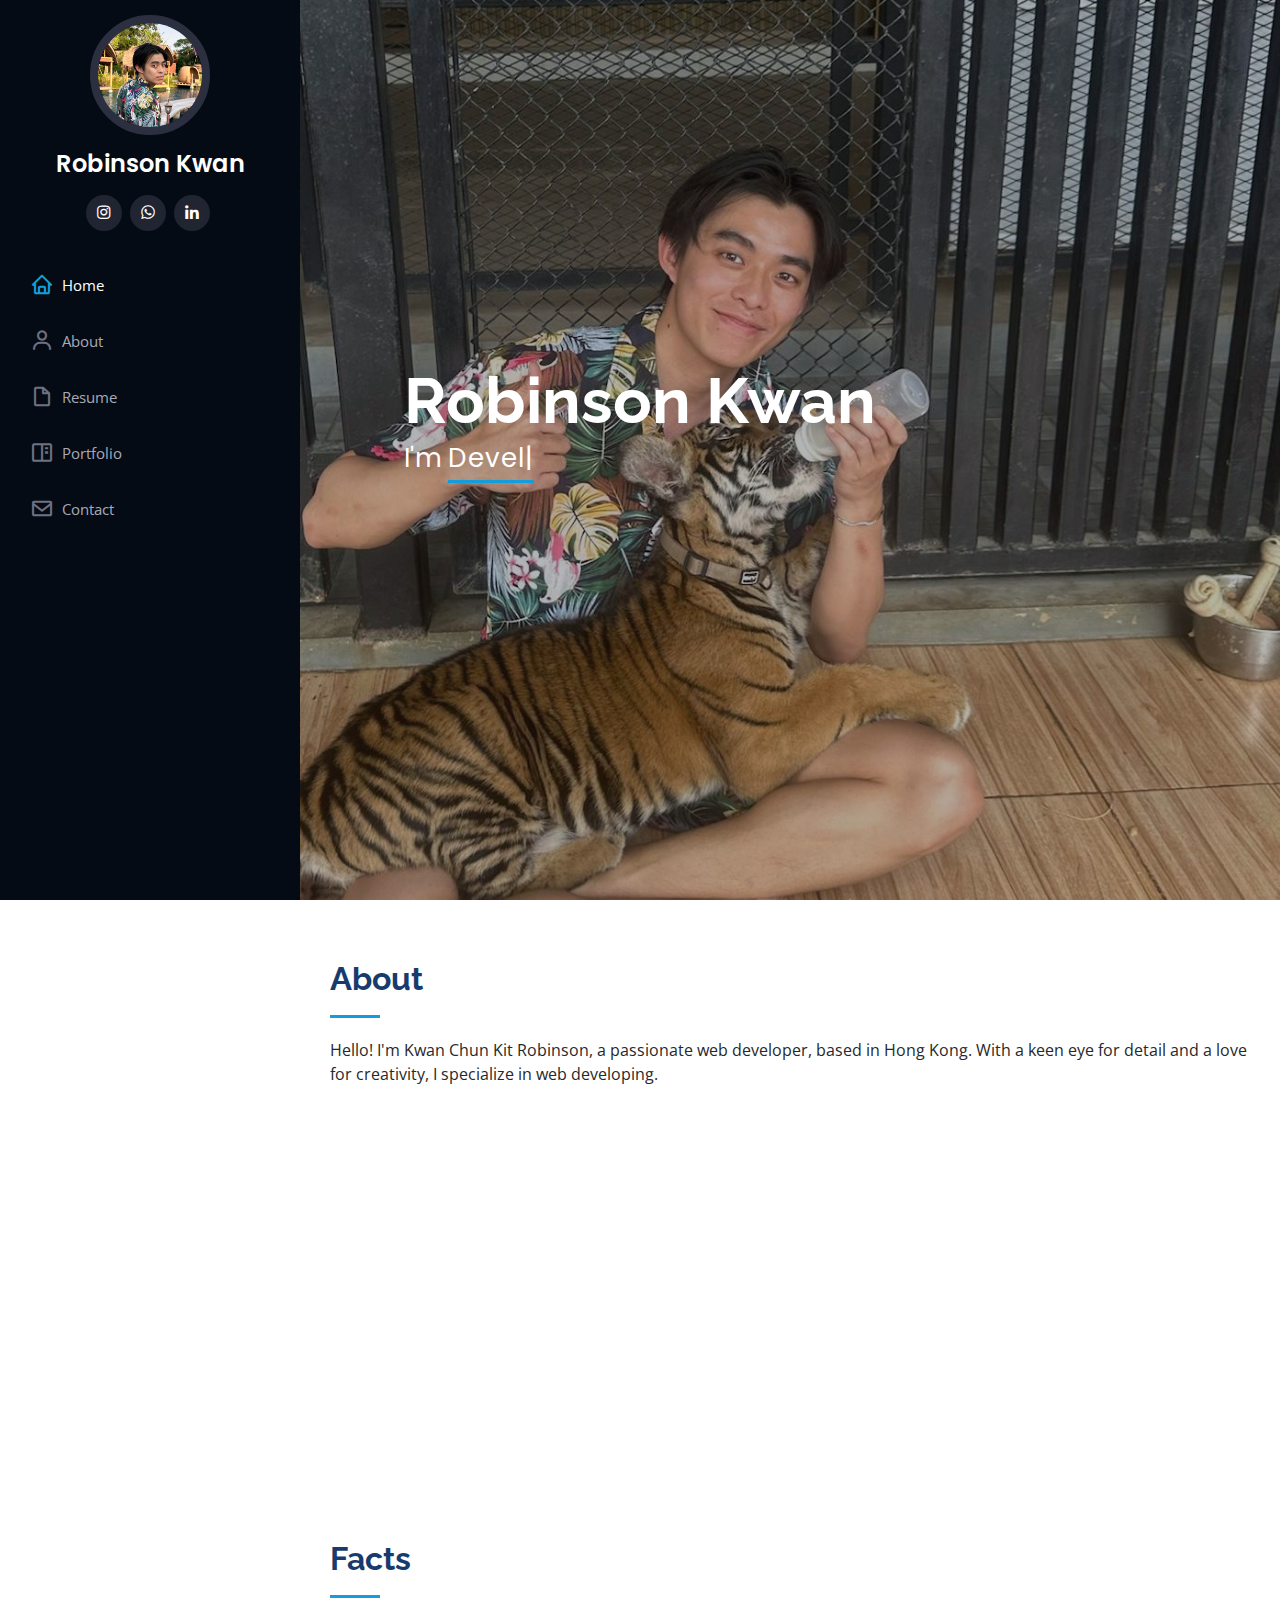
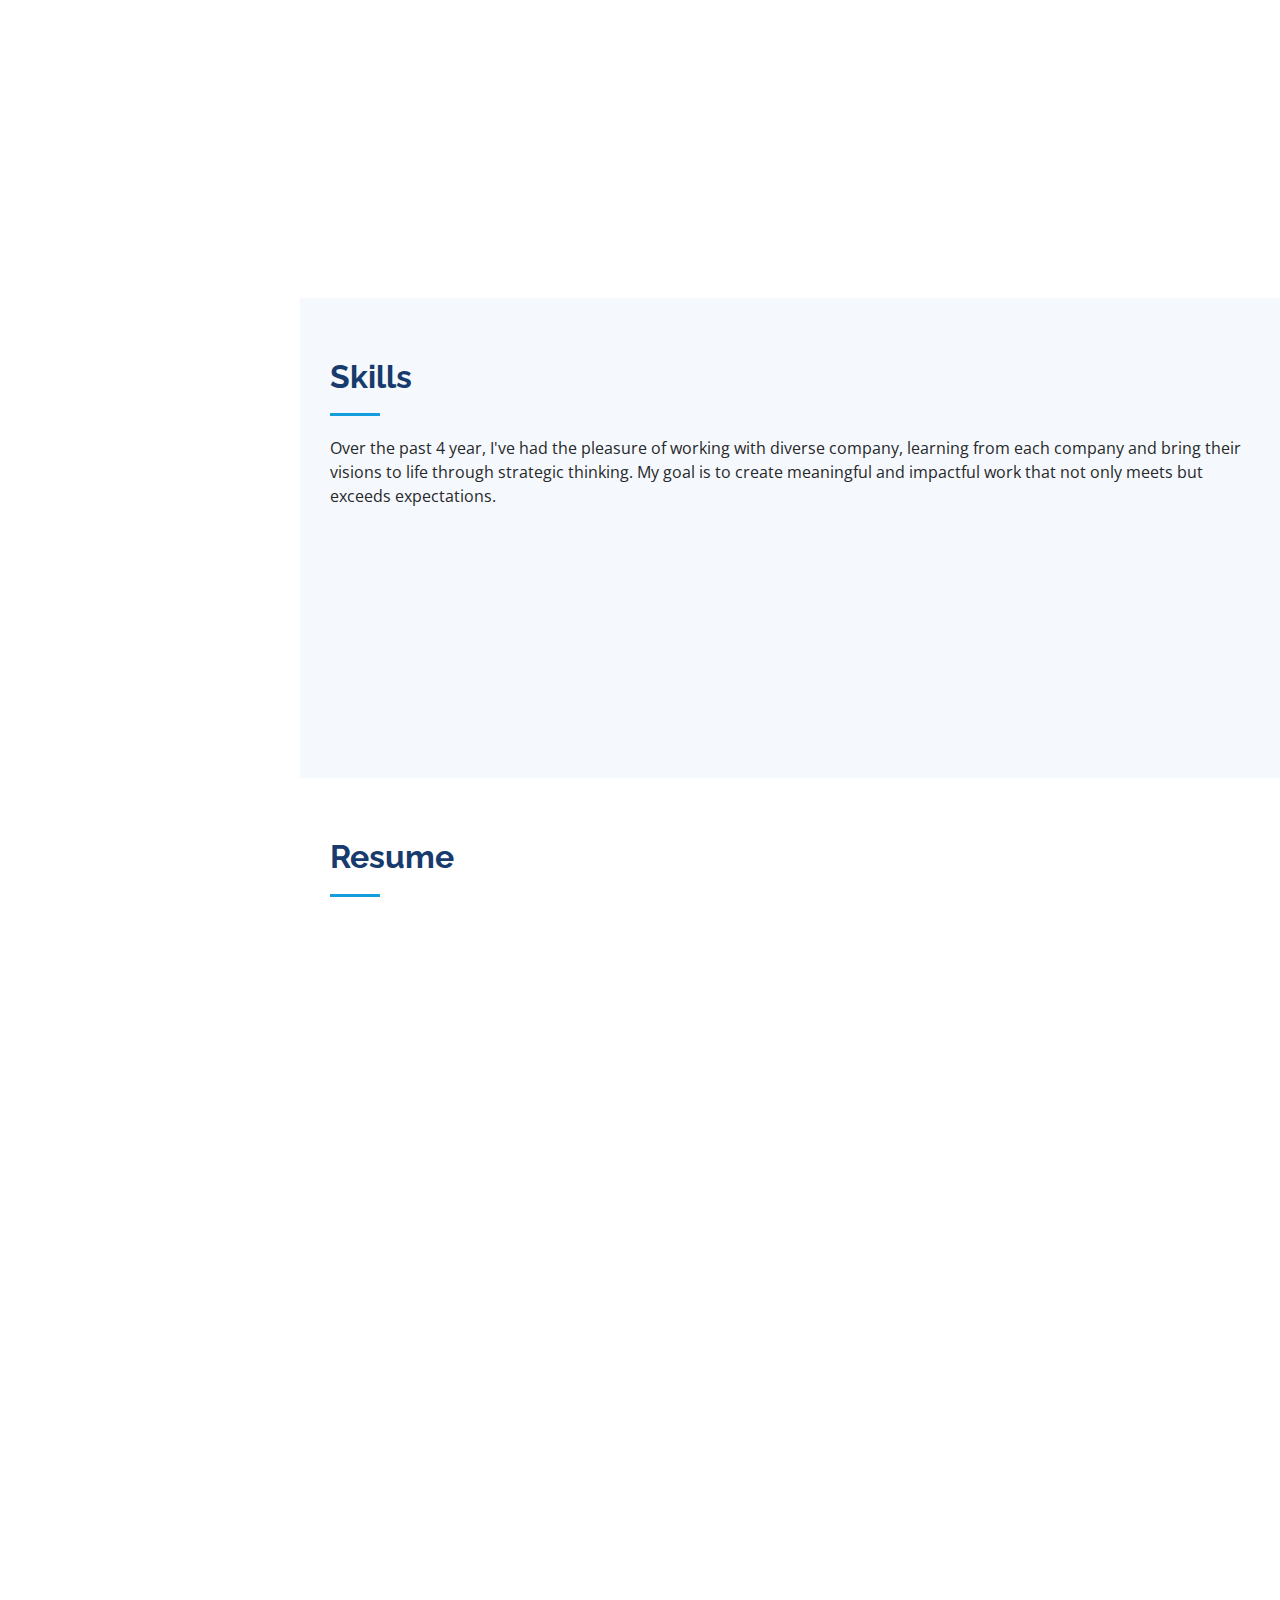
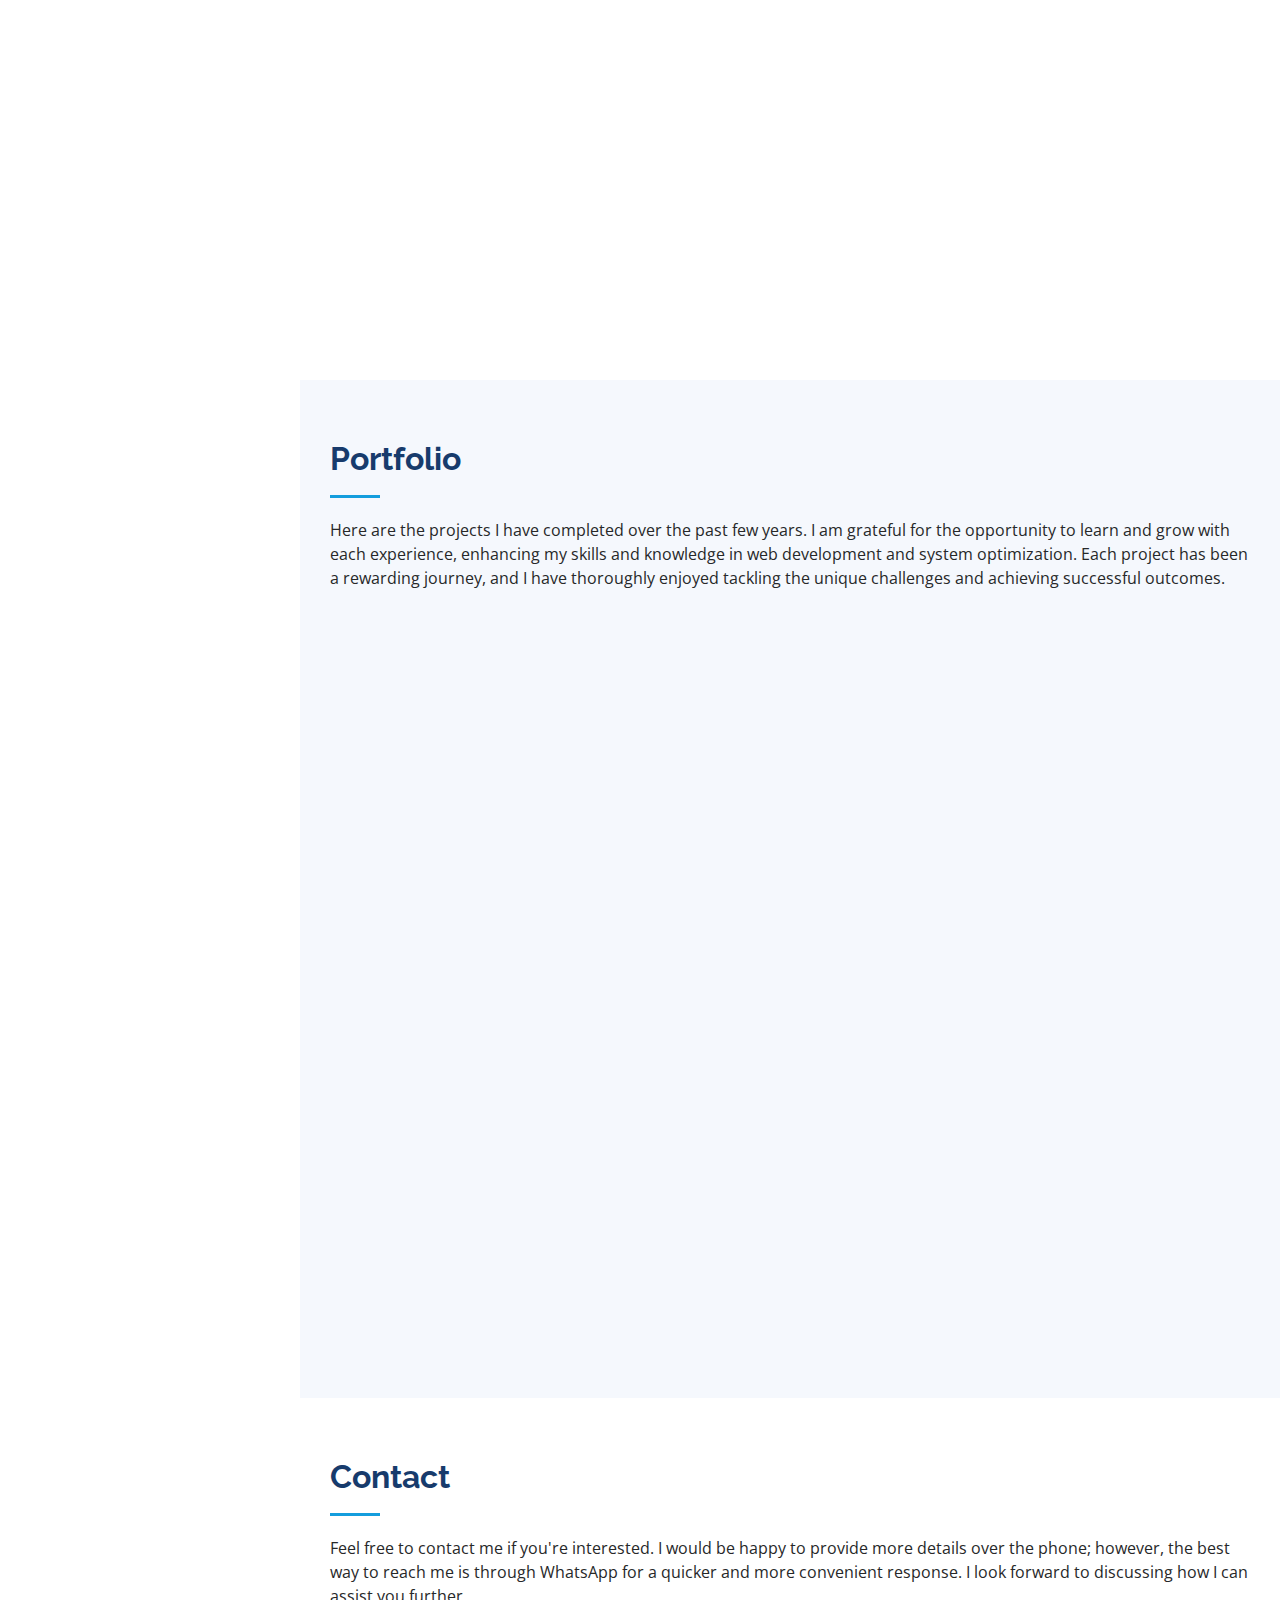
==== index.html @ 5b72d775 "Initial commit" ====
<!DOCTYPE html>
<html lang="en">

<head>
  <meta charset="utf-8">
  <meta content="width=device-width, initial-scale=1.0" name="viewport">

  <title>Robinson Kwan Portfolio</title>
  <meta content="" name="description">
  <meta content="" name="keywords">

  <!-- Favicons -->
  <link href="assets/img/favicon.png" rel="icon">
  <link href="assets/img/apple-touch-icon.png" rel="apple-touch-icon">

  <!-- Google Fonts -->
  <link href="https://fonts.googleapis.com/css?family=Open+Sans:300,300i,400,400i,600,600i,700,700i|Raleway:300,300i,400,400i,500,500i,600,600i,700,700i|Poppins:300,300i,400,400i,500,500i,600,600i,700,700i" rel="stylesheet">

  <!-- Vendor CSS Files -->
  <link href="assets/vendor/aos/aos.css" rel="stylesheet">
  <link href="assets/vendor/bootstrap/css/bootstrap.min.css" rel="stylesheet">
  <link href="assets/vendor/bootstrap-icons/bootstrap-icons.css" rel="stylesheet">
  <link href="assets/vendor/boxicons/css/boxicons.min.css" rel="stylesheet">
  <link href="assets/vendor/glightbox/css/glightbox.min.css" rel="stylesheet">
  <link href="assets/vendor/swiper/swiper-bundle.min.css" rel="stylesheet">

  <!-- Template Main CSS File -->
  <link href="assets/css/style.css" rel="stylesheet">

  <!-- =======================================================
  * Template Name: iPortfolio
  * Template URL: https://bootstrapmade.com/iportfolio-bootstrap-portfolio-websites-template/
  * Updated: Mar 17 2024 with Bootstrap v5.3.3
  * Author: BootstrapMade.com
  * License: https://bootstrapmade.com/license/
  ======================================================== -->
</head>

<body>

  <!-- ======= Mobile nav toggle button ======= -->
  <i class="bi bi-list mobile-nav-toggle d-xl-none"></i>

  <!-- ======= Header ======= -->
  <header id="header">
    <div class="d-flex flex-column">

      <div class="profile">
        <img src="assets/img/profile-img.jpg" alt="" class="img-fluid rounded-circle">
        <h1 class="text-light"><a href="index.html">Robinson Kwan</a></h1>
        <div class="social-links mt-3 text-center">
          <a href="https://www.instagram.com/kitkit_0724/?next=%2F" class="instagram"><i class="bx bxl-instagram"></i></a>
          <a href="https://wa.me/85260282297" class="whatsapp"><i class="bx bxl-whatsapp"></i></a>
          <a href="https://www.linkedin.com/in/chunkit-kwan-65b83425a" class="linkedin"><i class="bx bxl-linkedin"></i></a>
        </div>
      </div>

      <nav id="navbar" class="nav-menu navbar">
        <ul>
          <li><a href="#hero" class="nav-link scrollto active"><i class="bx bx-home"></i> <span>Home</span></a></li>
          <li><a href="#about" class="nav-link scrollto"><i class="bx bx-user"></i> <span>About</span></a></li>
          <li><a href="#resume" class="nav-link scrollto"><i class="bx bx-file-blank"></i> <span>Resume</span></a></li>
          <li><a href="#portfolio" class="nav-link scrollto"><i class="bx bx-book-content"></i> <span>Portfolio</span></a></li>
          <li><a href="#contact" class="nav-link scrollto"><i class="bx bx-envelope"></i> <span>Contact</span></a></li>
        </ul>
      </nav><!-- .nav-menu -->
    </div>
  </header><!-- End Header -->

  <!-- ======= Hero Section ======= -->
  <section id="hero" class="d-flex flex-column justify-content-center align-items-center">
    <div class="hero-container" data-aos="fade-in">
      <h1>Robinson Kwan</h1>
      <p>I'm <span class="typed" data-typed-items="Developer, Designer"></span></p>
    </div>
  </section><!-- End Hero -->

  <main id="main">

    <!-- ======= About Section ======= -->
    <section id="about" class="about">
      <div class="container">

        <div class="section-title">
          <h2>About</h2>
          <p>Hello! I'm Kwan Chun Kit Robinson, a passionate web developer, based in Hong Kong. With a keen eye for detail and a love for creativity, I specialize in web developing.</p>
        </div>

        <div class="row">
          <div class="col-lg-4" data-aos="fade-right">
            <img src="assets/img/profile-img.jpg" class="img-fluid" alt="">
          </div>
          <div class="col-lg-8 pt-4 pt-lg-0 content" data-aos="fade-left">
            <h3>UI/UX Designer &amp; Web Developer.</h3>
            <p class="fst-italic">
              When I'm not immersed in my projects, you'll find me in the gym room or playing basketball.
              Feel free to explore my portfolio and reach out if you'd like to give me a chance. I'm always excited to take on new challenges and opportunities.  
            </p>
            <div class="row">
              <div class="col-lg-6">
                <ul>
                  <li><i class="bi bi-chevron-right"></i> <strong>Birthday:</strong> <span>24 July 1998</span></li>
                  <li><i class="bi bi-chevron-right"></i> <strong>Website:</strong> <span>www.example.com</span></li>
                  <li><i class="bi bi-chevron-right"></i> <strong>Phone:</strong> <span>+852 60282297</span></li>
                  <li><i class="bi bi-chevron-right"></i> <strong>City:</strong> <span>Hong Kong, China</span></li>
                </ul>
              </div>
              <div class="col-lg-6">
                <ul>
                  <li><i class="bi bi-chevron-right"></i> <strong>Age:</strong> <span>25</span></li>
                  <li><i class="bi bi-chevron-right"></i> <strong>Degree:</strong> <span>Bachelor's Degree</span></li>
                  <li><i class="bi bi-chevron-right"></i> <strong>Email:</strong> <span>kck980724@gmail.com</span></li>

                </ul>
              </div>
            </div>

          </div>
        </div>

      </div>
    </section><!-- End About Section -->

    <!-- ======= Facts Section ======= -->
    <section id="facts" class="facts">
      <div class="container">

        <div class="section-title">
          <h2>Facts</h2>
        </div>

        <div class="row no-gutters">

          <div class="col-lg-3 col-md-6 d-md-flex align-items-md-stretch" data-aos="fade-up">
            <div class="count-box">
              <i class="bi bi-emoji-smile"></i>
              <span data-purecounter-start="0" data-purecounter-end="3" data-purecounter-duration="1" class="purecounter"></span>
              <p><strong>Years of Experience:</strong></p>
            </div>
          </div>

          <div class="col-lg-3 col-md-6 d-md-flex align-items-md-stretch" data-aos="fade-up" data-aos-delay="100">
            <div class="count-box">
              <i class="bi bi-journal-richtext"></i>
              <span data-purecounter-start="0" data-purecounter-end="4" data-purecounter-duration="1" class="purecounter"></span>
              <p><strong>Projects</strong></p>
            </div>
          </div>

          <div class="col-lg-3 col-md-6 d-md-flex align-items-md-stretch" data-aos="fade-up" data-aos-delay="200">
            <div class="count-box">
              <i class="bi bi-headset"></i>
              <span data-purecounter-start="0" data-purecounter-end="3" data-purecounter-duration="1" class="purecounter"></span>
              <p><strong>Languages Spoken:</strong>(English, Cantonese, Mandarin)</p>
            </div>
          </div>

          <div class="col-lg-3 col-md-6 d-md-flex align-items-md-stretch" data-aos="fade-up" data-aos-delay="300">
            <div class="count-box">
              <i class="bi bi-people"></i>
              <span data-purecounter-start="0" data-purecounter-end="2" data-purecounter-duration="1" class="purecounter"></span>
              <p><strong>New certificate earn</strong></p>
            </div>
          </div>

        </div>

      </div>
    </section><!-- End Facts Section -->

    <!-- ======= Skills Section ======= -->
    <section id="skills" class="skills section-bg">
      <div class="container">

        <div class="section-title">
          <h2>Skills</h2>
          <p>Over the past 4 year, I've had the pleasure of working with diverse company, learning from each company and bring their visions to life through strategic thinking. My goal is to create meaningful and impactful work that not only meets but exceeds expectations.</p>
        </div>

        <div class="row skills-content">

          <div class="col-lg-6" data-aos="fade-up">

            <div class="progress">
              <span class="skill">HTML <i class="val">100%</i></span>
              <div class="progress-bar-wrap">
                <div class="progress-bar" role="progressbar" aria-valuenow="100" aria-valuemin="0" aria-valuemax="100"></div>
              </div>
            </div>

            <div class="progress">
              <span class="skill">CSS <i class="val">90%</i></span>
              <div class="progress-bar-wrap">
                <div class="progress-bar" role="progressbar" aria-valuenow="90" aria-valuemin="0" aria-valuemax="100"></div>
              </div>
            </div>

            <div class="progress">
              <span class="skill">JavaScript <i class="val">75%</i></span>
              <div class="progress-bar-wrap">
                <div class="progress-bar" role="progressbar" aria-valuenow="75" aria-valuemin="0" aria-valuemax="100"></div>
              </div>
            </div>

          </div>

          <div class="col-lg-6" data-aos="fade-up" data-aos-delay="100">

            <div class="progress">
              <span class="skill">JAVA <i class="val">75%</i></span>
              <div class="progress-bar-wrap">
                <div class="progress-bar" role="progressbar" aria-valuenow="80" aria-valuemin="0" aria-valuemax="100"></div>
              </div>
            </div>

            <div class="progress">
              <span class="skill">Python <i class="val">75%</i></span>
              <div class="progress-bar-wrap">
                <div class="progress-bar" role="progressbar" aria-valuenow="90" aria-valuemin="0" aria-valuemax="100"></div>
              </div>
            </div>

            <div class="progress">
              <span class="skill">Mysql <i class="val">80%</i></span>
              <div class="progress-bar-wrap">
                <div class="progress-bar" role="progressbar" aria-valuenow="55" aria-valuemin="0" aria-valuemax="100"></div>
              </div>
            </div>

          </div>

        </div>

      </div>
    </section><!-- End Skills Section -->

    <!-- ======= Resume Section ======= -->
    <section id="resume" class="resume">
      <div class="container">

        <div class="section-title">
          <h2>Resume</h2>
        </div>

        <div class="row">
          <div class="col-lg-6" data-aos="fade-up">
            <h3 class="resume-title">Sumary</h3>
            <div class="resume-item pb-0">
              <h4>Kwan Chun Kit Robinson</h4>
              <p><em>Innovative and motivative web developer with 4+ years of experience, aiming for a better skills & better life.</em></p>
              <ul>
                <li>Room A, 4/F, Yick Fat Building, Waterloo road 73B, Ho Man Tin</li>
                <li>+852 60282297</li>
                <li>kck980724@gmail.com</li>
              </ul>
            </div>

            <h3 class="resume-title">Education</h3>
            <div class="resume-item">
              <h4>The Hong Kong Polytechnic University</h4>
              <h5>Sep 2018 - May 2021</h5>
              <p><em>BSc (HONS) Financial Technology</em></p>
            </div>
            <div class="resume-item">
              <h4>Hong Kong Community College</h4>
              <h5>Sep 2016 - May 2018</h5>
              <p><em>Associate in business (Finance)</em></p>
            </div>
            <div class="resume-item">
              <h4>HKMA David Li Kwok Po College</h4>
              <h5>Sep 2010 - Jun 2016</h5>
              <p><em>Electives: Economic, Accounting</em></p>
            </div>
          </div>
          <div class="col-lg-6" data-aos="fade-up" data-aos-delay="100">
            <h3 class="resume-title">Professional Experience</h3>
            <div class="resume-item">
              <h4>Analyst Programmer, </h4>
              <h4>Automated System Limited</h4>
              <h5>Feb 2024 - Now</h5>
              <ul>
                <li>Project: System enhancement (JAVA, SQL, JSF)</li>
              </ul>
            </div>
            <div class="resume-item">
              <h4>QA Manager, </h4>
              <h4>Fruits Connection Limited</h4>
              <h5>July 2023 - Jan 2024</h5>
              <ul>
                <li>Project: Create web crawl program (Python, Bat, VBA)</li>
              </ul>
            </div>
            <div class="resume-item">
              <h4>Analyst Programmer, </h4>
              <h4>Automated System Limited</h4>
              <h5>Nov 2022 - June 2023</h5>
              <ul>
                <li>Project: Health Check Automation (VBA, Bat)</li>
              </ul>
            </div>
            <div class="resume-item">
              <h4>Project Assistant, </h4>
              <h4>Fruits Union Limited</h4>
              <h5>Jan 2021 - Oct 2022</h5>
              <ul>
                <li>Project: Create web app for frontline workers (JSF, nodeJS)</li>
                <li>Project: Generate invoice (JS), data transformation, excel to pdf</li>
              </ul>
            </div>
            <div class="resume-item">
              <h4>Project Assistant, </h4>
              <h4>The Bank of East Asia</h4>
              <h5>July 2020 - Jan 2021</h5>
              <ul>
                <li>Project: Auto download data from fixed system (UI path)</li>
              </ul>
            </div>
          </div>
        </div>

      </div>
    </section><!-- End Resume Section -->

    <!-- ======= Portfolio Section ======= -->
    <section id="portfolio" class="portfolio section-bg">
      <div class="container">

        <div class="section-title">
          <h2>Portfolio</h2>
          <p>Here are the projects I have completed over the past few years. I am grateful for the opportunity to learn and grow with each experience, enhancing my skills and knowledge in web development and system optimization. Each project has been a rewarding journey, and I have thoroughly enjoyed tackling the unique challenges and achieving successful outcomes.</p>
        </div>

        <div class="row" data-aos="fade-up">
          <div class="col-lg-12 d-flex justify-content-center">
            <ul id="portfolio-flters">
              <li data-filter="*" class="filter-active">All</li>
              <li data-filter=".filter-app">App</li>
              <li data-filter=".filter-card">Card</li>
              <li data-filter=".filter-web">Web</li>
            </ul>
          </div>
        </div>

        <div class="row portfolio-container" data-aos="fade-up" data-aos-delay="100">

          <div class="col-lg-4 col-md-6 portfolio-item filter-app">
            <div class="portfolio-wrap">
              <img src="assets/img/portfolio/wordpress.jpg" class="img-fluid" alt="">
              <div class="portfolio-links">
                <a href="portfolio-wordpress.html" title="More Details"><i class="bx bx-link"></i></a>
              </div>
            </div>
          </div>

          <div class="col-lg-4 col-md-6 portfolio-item filter-web">
            <div class="portfolio-wrap">
              <img src="assets/img/portfolio/python.jpg" class="img-fluid" alt="">
              <div class="portfolio-links">
                <a href="portfolio-python.html" title="More Details"><i class="bx bx-link"></i></a>
              </div>
            </div>
          </div>

          <div class="col-lg-4 col-md-6 portfolio-item filter-app">
            <div class="portfolio-wrap">
              <img src="assets/img/portfolio/mysql.jpg" class="img-fluid" alt="">
              <div class="portfolio-links">
                <a href="portfolio-mysql.html" title="More Details"><i class="bx bx-link"></i></a>
              </div>
            </div>
          </div>

          <div class="col-lg-4 col-md-6 portfolio-item filter-card">
            <div class="portfolio-wrap">
              <img src="assets/img/portfolio/javascript.jpg" class="img-fluid" alt="">
              <div class="portfolio-links">
                <a href="portfolio-javascript.html" title="More Details"><i class="bx bx-link"></i></a>
              </div>
            </div>
          </div>

          <div class="col-lg-4 col-md-6 portfolio-item filter-web">
            <div class="portfolio-wrap">
              <img src="assets/img/portfolio/java.jpg" class="img-fluid" alt="">
              <div class="portfolio-links">
                <a href="portfolio-java.html" title="More Details"><i class="bx bx-link"></i></a>
              </div>
            </div>
          </div>
        </div>

      </div>
    </section><!-- End Portfolio Section -->

    <!-- ======= Contact Section ======= -->
    <section id="contact" class="contact">
      <div class="container">

        <div class="section-title">
          <h2>Contact</h2>
          <p>Feel free to contact me if you're interested. I would be happy to provide more details over the phone; however, the best way to reach me is through WhatsApp for a quicker and more convenient response. I look forward to discussing how I can assist you further.</p>
        </div>

        <div class="row" data-aos="fade-in">

          <div class="col-lg-5 d-flex align-items-stretch justify-content-center">
            <div class="info">
              <div class="address">
                <i class="bi bi-geo-alt"></i>
                <h4>Location:</h4>
                <p>Room A, 4/F, Yick Fat Building, Waterloo road 73B, Ho Man Tin</p>
              </div>

              <div class="email">
                <i class="bi bi-envelope"></i>
                <h4>Email:</h4>
                <p>kck980724@gmail.com</p>
              </div>

              <div class="phone">
                <i class="bi bi-phone"></i>
                <h4>Call:</h4>
                <p>+852 60282297</p>
              </div>
              <iframe src="https://www.google.com/maps/embed?pb=!1m18!1m12!1m3!1d3690.911574016004!2d114.17307517581145!3d22.319183742209724!2m3!1f0!2f0!3f0!3m2!1i1024!2i768!4f13.1!3m3!1m2!1s0x340400cf62094ed3%3A0xd73f93c751bd4fea!2z6aaZ5riv5L2V5paH55Sw56qp5omT6ICB6YGTNzMtNzNC6Jmf55uK55m85aSn5buI!5e0!3m2!1szh-TW!2sus!4v1716863438396!5m2!1szh-TW!2sus" frameborder="0" style="border:0; width: 100%; height: 290px;" allowfullscreen></iframe>
            </div>

          </div>



        </div>

      </div>
    </section><!-- End Contact Section -->

  </main><!-- End #main -->


  <a href="#hero" class="back-to-top d-flex align-items-center justify-content-center"><i class="bi bi-arrow-up-short"></i></a>

  <!-- Vendor JS Files -->
  <script src="assets/vendor/purecounter/purecounter_vanilla.js"></script>
  <script src="assets/vendor/aos/aos.js"></script>
  <script src="assets/vendor/bootstrap/js/bootstrap.bundle.min.js"></script>
  <script src="assets/vendor/glightbox/js/glightbox.min.js"></script>
  <script src="assets/vendor/isotope-layout/isotope.pkgd.min.js"></script>
  <script src="assets/vendor/swiper/swiper-bundle.min.js"></script>
  <script src="assets/vendor/typed.js/typed.umd.js"></script>
  <script src="assets/vendor/waypoints/noframework.waypoints.js"></script>
  <script src="assets/vendor/php-email-form/validate.js"></script>

  <!-- Template Main JS File -->
  <script src="assets/js/main.js"></script>

</body>

</html>
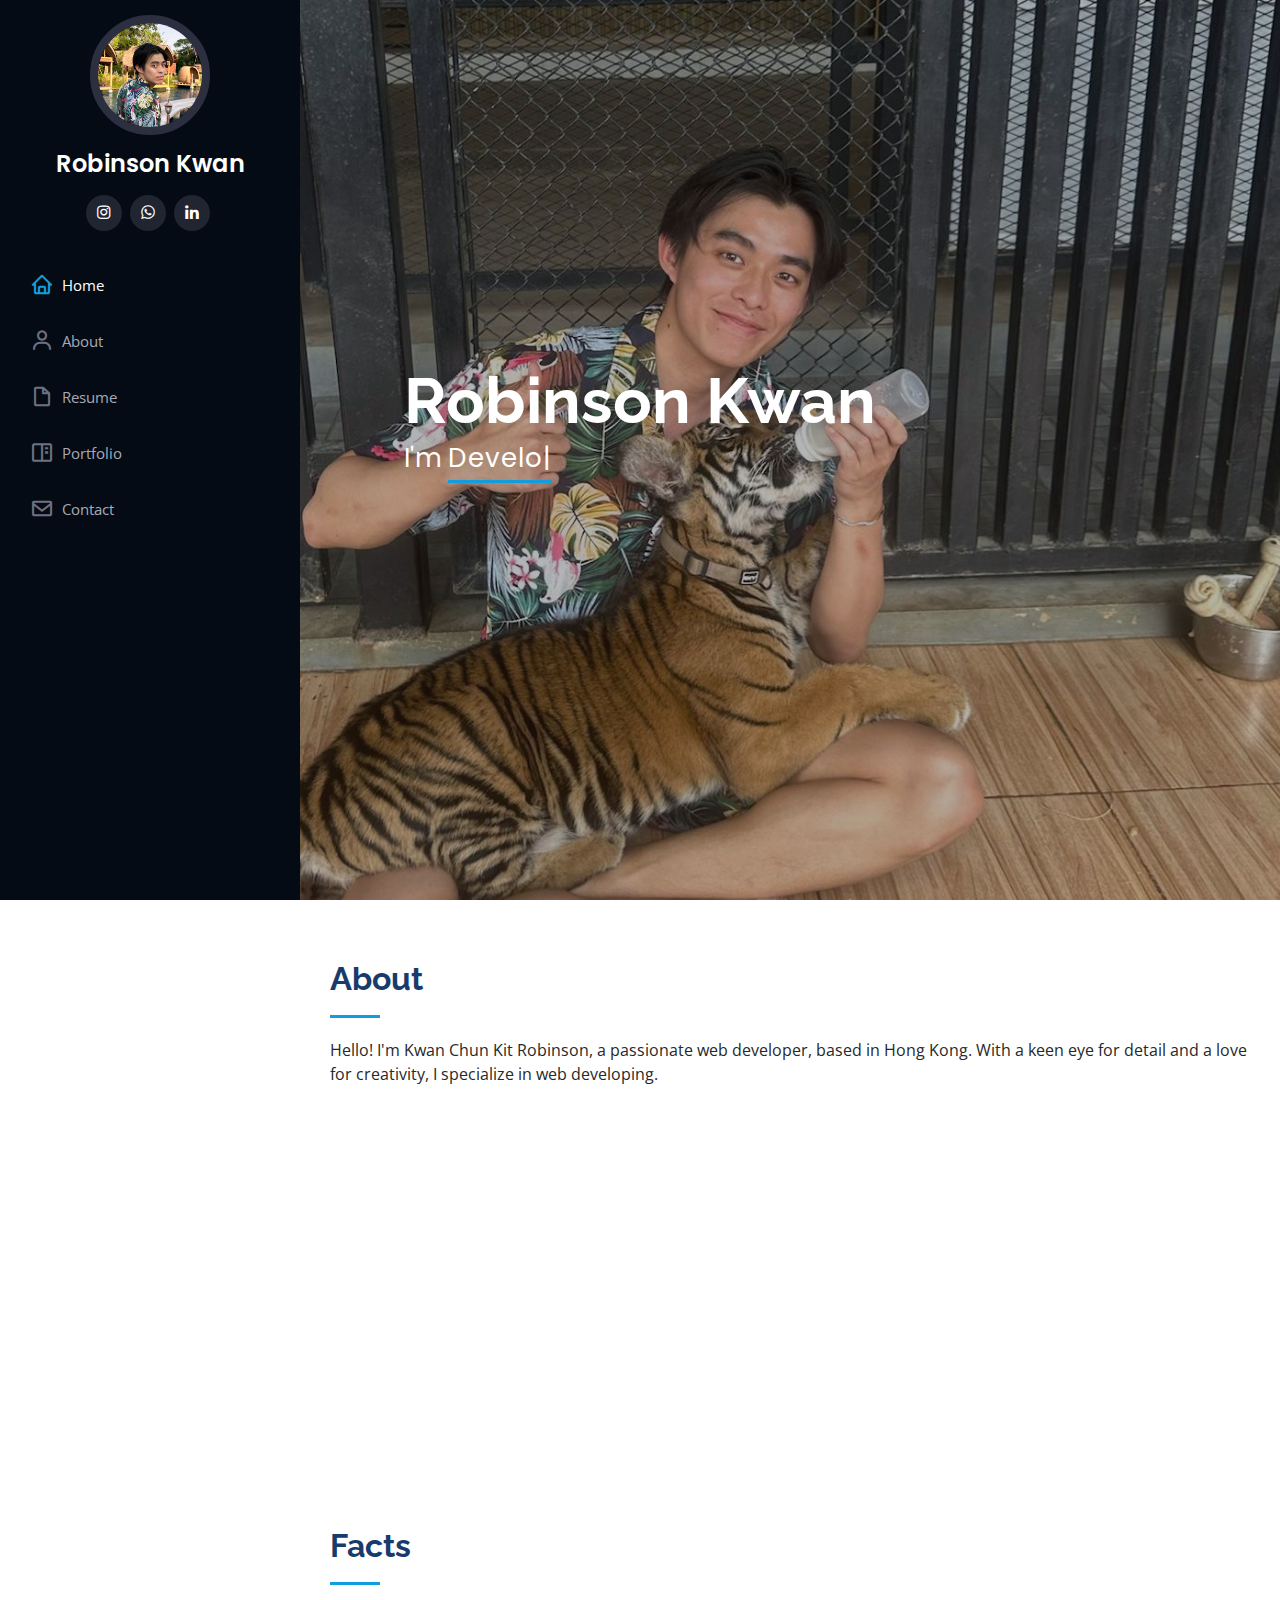
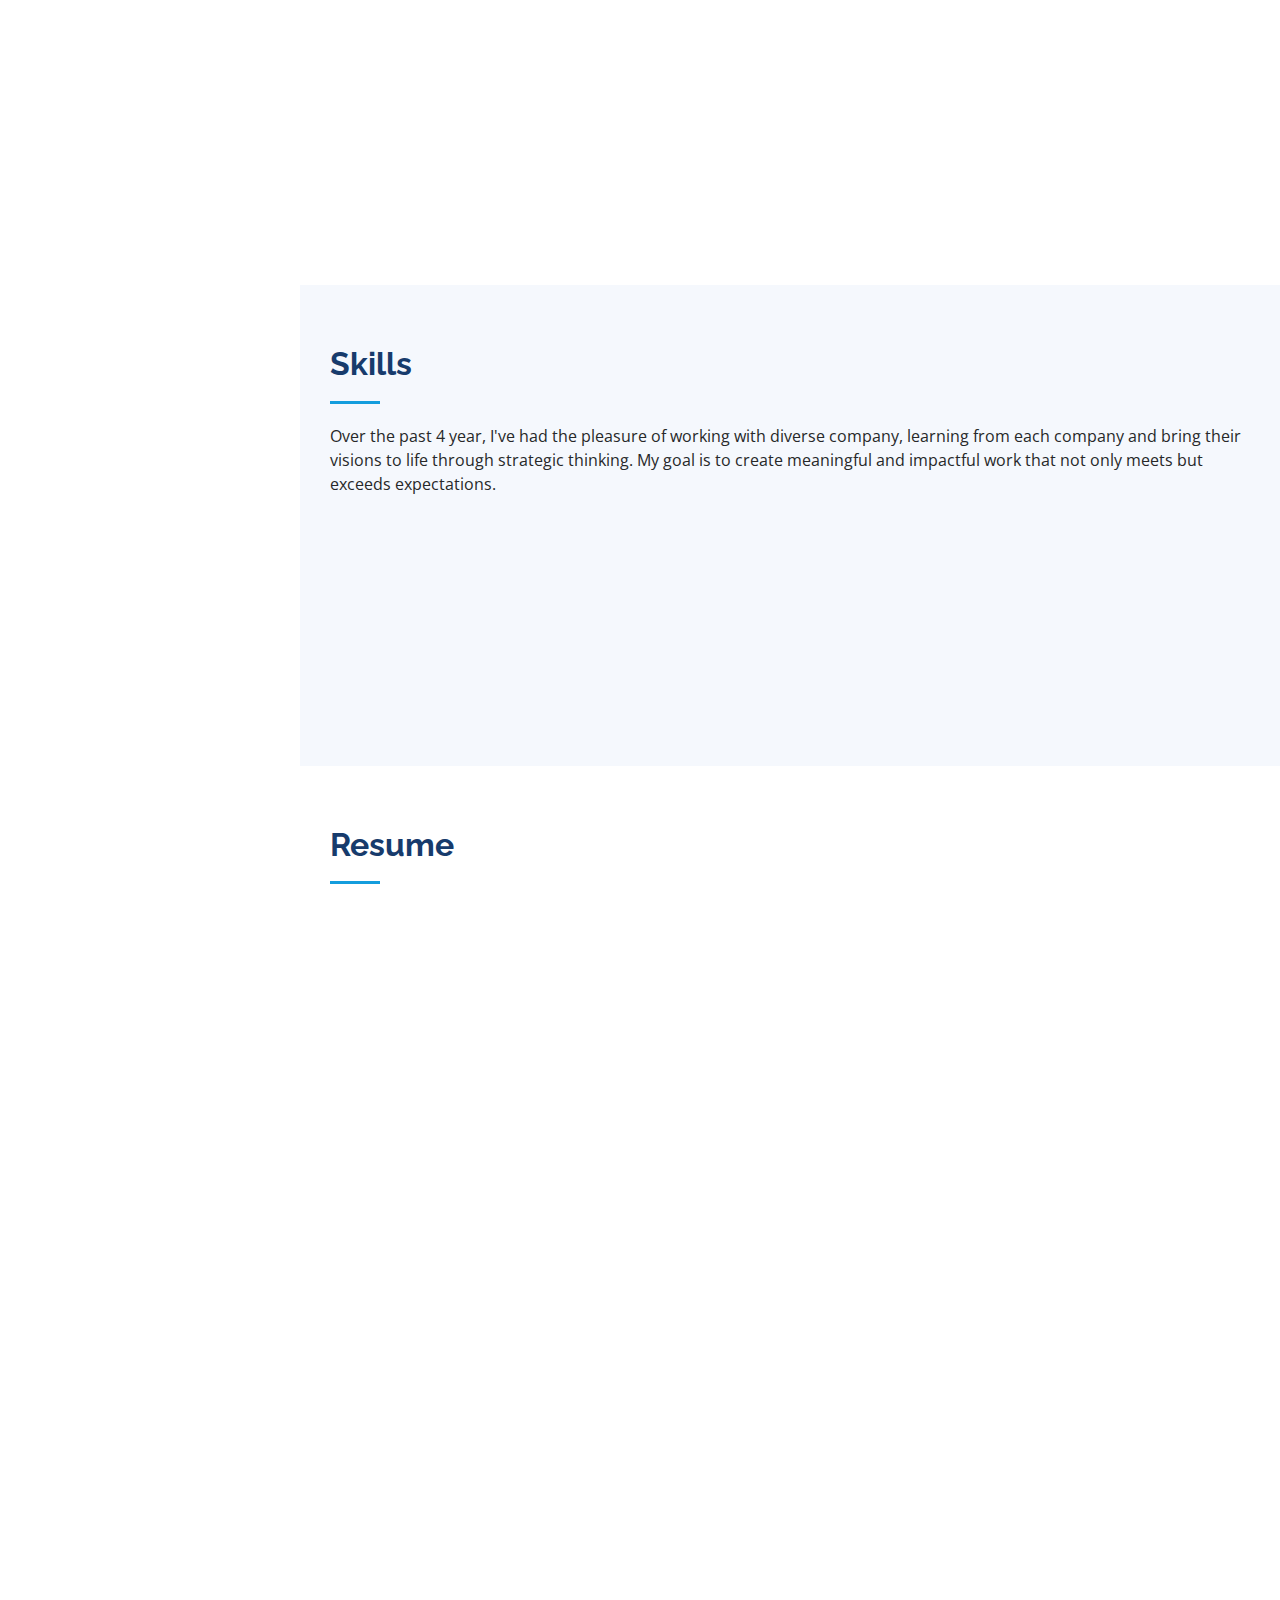
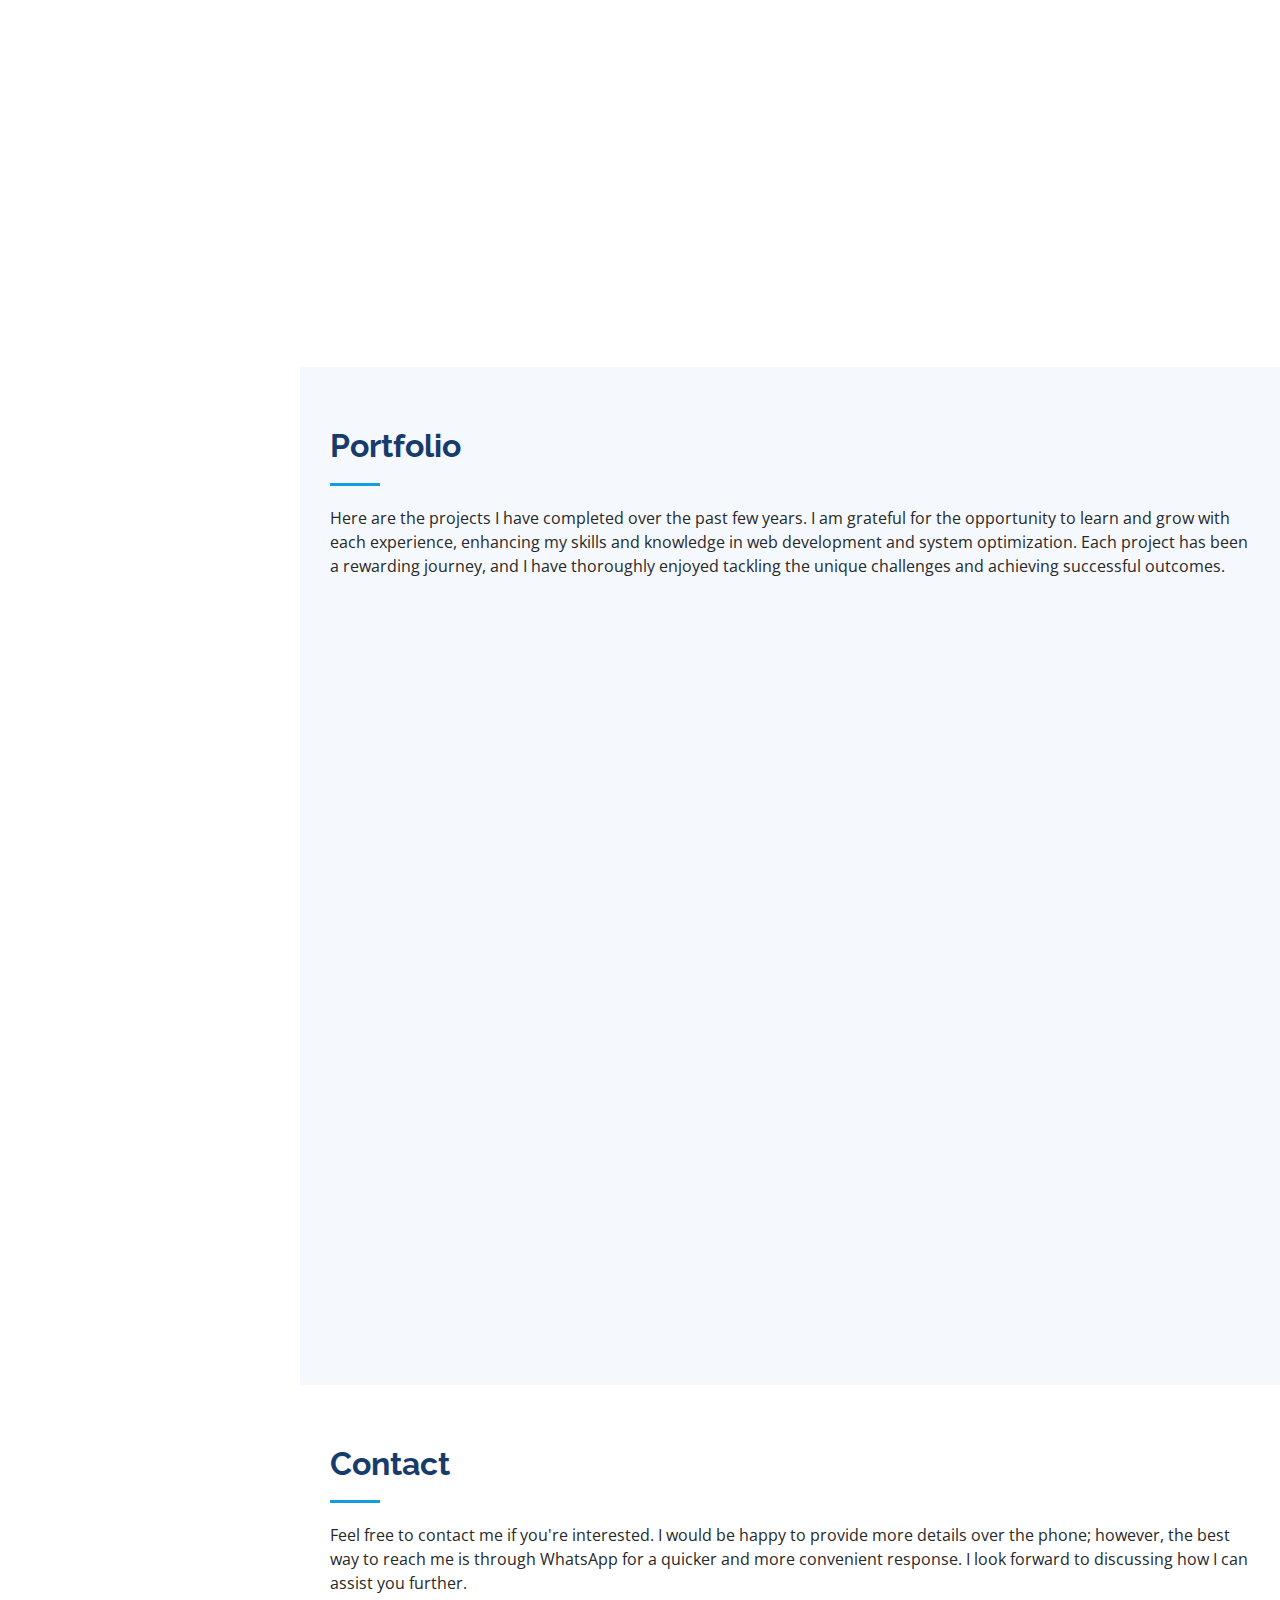
==== commit 63fe6400: "Update index.html" ====
--- a/index.html
+++ b/index.html
@@ -100,7 +100,6 @@
               <div class="col-lg-6">
                 <ul>
                   <li><i class="bi bi-chevron-right"></i> <strong>Birthday:</strong> <span>24 July 1998</span></li>
-                  <li><i class="bi bi-chevron-right"></i> <strong>Website:</strong> <span>www.example.com</span></li>
                   <li><i class="bi bi-chevron-right"></i> <strong>Phone:</strong> <span>+852 60282297</span></li>
                   <li><i class="bi bi-chevron-right"></i> <strong>City:</strong> <span>Hong Kong, China</span></li>
                 </ul>
@@ -455,4 +454,4 @@
 
 </body>
 
-</html>+</html>
